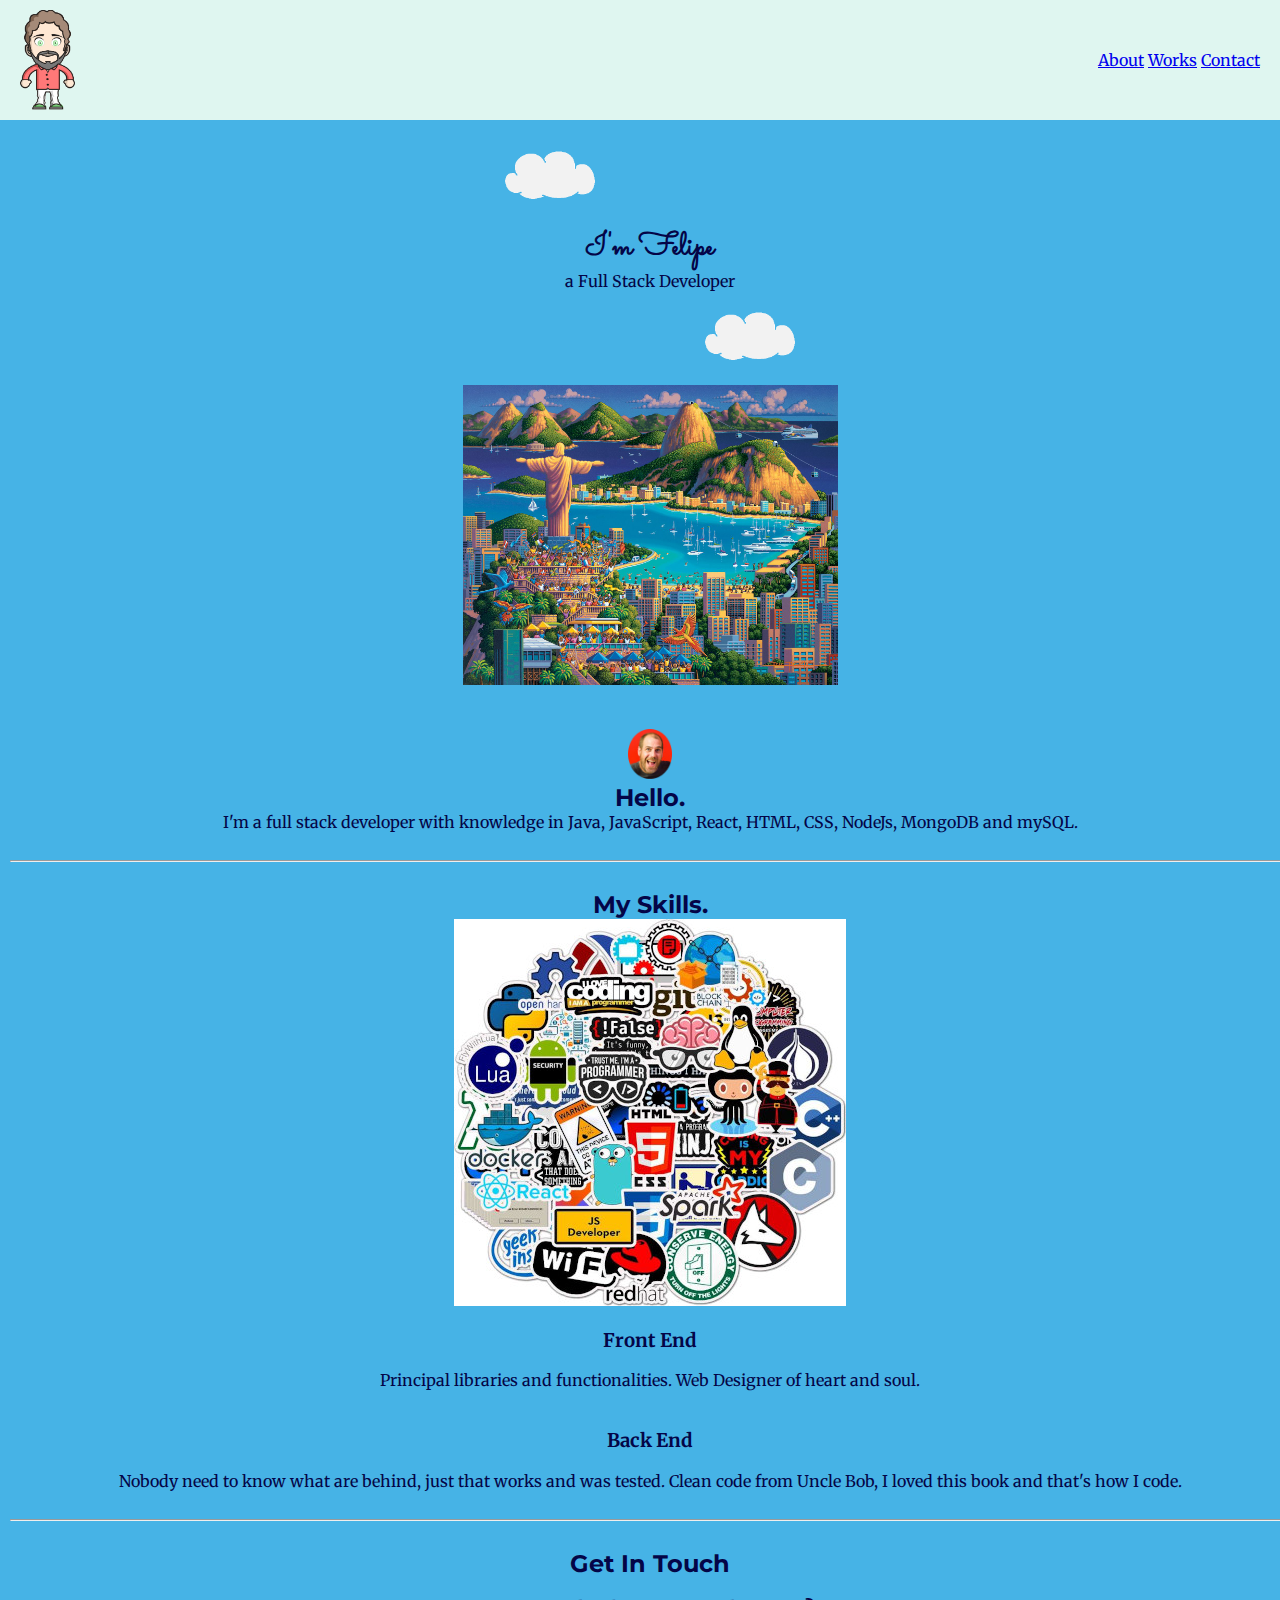
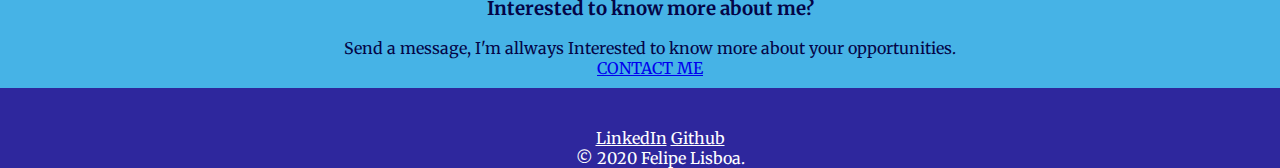
==== index.html @ 4cdc1b88 "first commit" ====
<!DOCTYPE html>
<html>
<head>
    <meta charset='utf-8'>
    <meta http-equiv='X-UA-Compatible' content='IE=edge'>
    <title>my Html Profile</title>
    <meta name='viewport' content='width=device-width, initial-scale=1'>
    <link rel='stylesheet' type='text/css' media='screen' href='./css/style.css'>
    <link href="https://fonts.googleapis.com/css?family=Anton|Merriweather|Montserrat|Sacramento&display=swap" rel="stylesheet">
    <link rel="icon" href="./image/favicon.ico">
    <script src='main.js'></script>
</head>
<body>
    <nav class="nav">
        <div class="image">
            <img src="./image/avatar.png" alt="" height="100px">
        </div>
        <div class="menu">
                    <span><a href="#">About</a></span>
                    <span><a href="./components/works.html">Works</a></span>
                    <span><a href="./components/contact.html">Contact</a></span>
                
        </div class="menu">
    </nav>
    
        <div class="main">
            <div class="cloud1">
                <img src="./image/cloud.png" alt="" height="50px">
            </div>
            <div>
                <h1>I'm Felipe</h1>
                <p>a Full Stack Developer</p>
            </div>
            <div class="cloud2">
                <img src="./image/cloud.png" alt="" height="50px">
            </div>
            <div>
                <img src="./image/rj2.jpg" alt="dowdlefolkart.com" height="300px">
            </div>
            <br>
            <br>
        <div class="middle-container">
            <div class="profile">
              <img src="./image/profile.png" alt="" height="50px">
              <h2>Hello.</h2>
              <p>I'm a full stack developer with knowledge in Java, JavaScript, React, HTML, CSS, NodeJs, MongoDB and mySQL.</p>
            </div>
            <br>
            <hr>
            <br>
            <div class="skills">
              <h2>My Skills.</h2>
              <div class="skill-row">
                <img class="" src="./image/stickers.jpg" alt="">
                <h3>Front End</h3>
                <p>Principal libraries and functionalities. Web Designer of heart and soul.</p>
              </div>
              <div class="skill-row">
                <img class="" src="" alt="">
                <h3>Back End</h3>
                <p>Nobody need to know what are behind, just that works and was tested. Clean code from Uncle Bob, I loved this book and that's how I code.</p>
              </div>
            </div>
            <br>
            <hr>
            <br>
            <div class="contact-me">
              <h2>Get In Touch</h2>
              <h3>Interested to know more about me?</h3>
              <p>Send a message, I'm allways Interested to know more about your opportunities.</p>
              <a class="btn" href="mailto:felipealisboa@outlook.com">CONTACT ME</a>
            </div>
          </div>
        </div>
          <div class="bottom-container footer">
          <br>
          <br>
            <a target="_blank" class="footer-link" href="https://www.linkedin.com/in/felipealisboa">LinkedIn</a>
            <a target="_blank" class="footer-link" href="https://github.com/felipeLx">Github</a target="_blank">
            <p>© 2020 Felipe Lisboa.</p>
          </div>
    
</body>
</html>
---- css/style.css ----
body, p, ul {
    margin: 0;
    font-family: 'Merriweather', serif;
    width: 100%;
}

h1 {
    margin: 0;
    font-family: 'Sacramento', cursive;
}

h2,h5 {
    margin: 0;
    font-family: 'Montserrat', sans-serif;
}

a :hover {
    cursor: col-resize;
    background-color: tomato;
    color: turquoise;
}


.nav {
    background-color: #DFF6F0;
    color: #2E279D;
    height: 100px;
    width: 100%;
    padding: 10px;
}

.main {
    background-color: #46B3E6;
    color: rgb(4, 5, 71);
    height: auto;
    margin: 0;
    width: 100%;
    padding: 10px;
    text-align: center;
}

.footer {
    background-color: #2E279D;
    color: white;
    height: auto;
    width: 100%;
    padding-left: 20px;
    text-align: center;
}

.footer-link {
    color: white;
}

.footer-link :hover :active {
    color: red;
    background-color:#46B3E6;
}

.cloud1 {
    position: relative;
    right: 100px;
    margin: 20px;
}

.cloud2 {
    position: relative;
    left: 100px;
    margin: 20px;
}

.image {
    left: 10px;
    position: relative;
    display: inline-block;
}

.menu {
    right: 20px;
    top: 50px;
    position: absolute;
    display: inline-block;
    text-align: center;
}
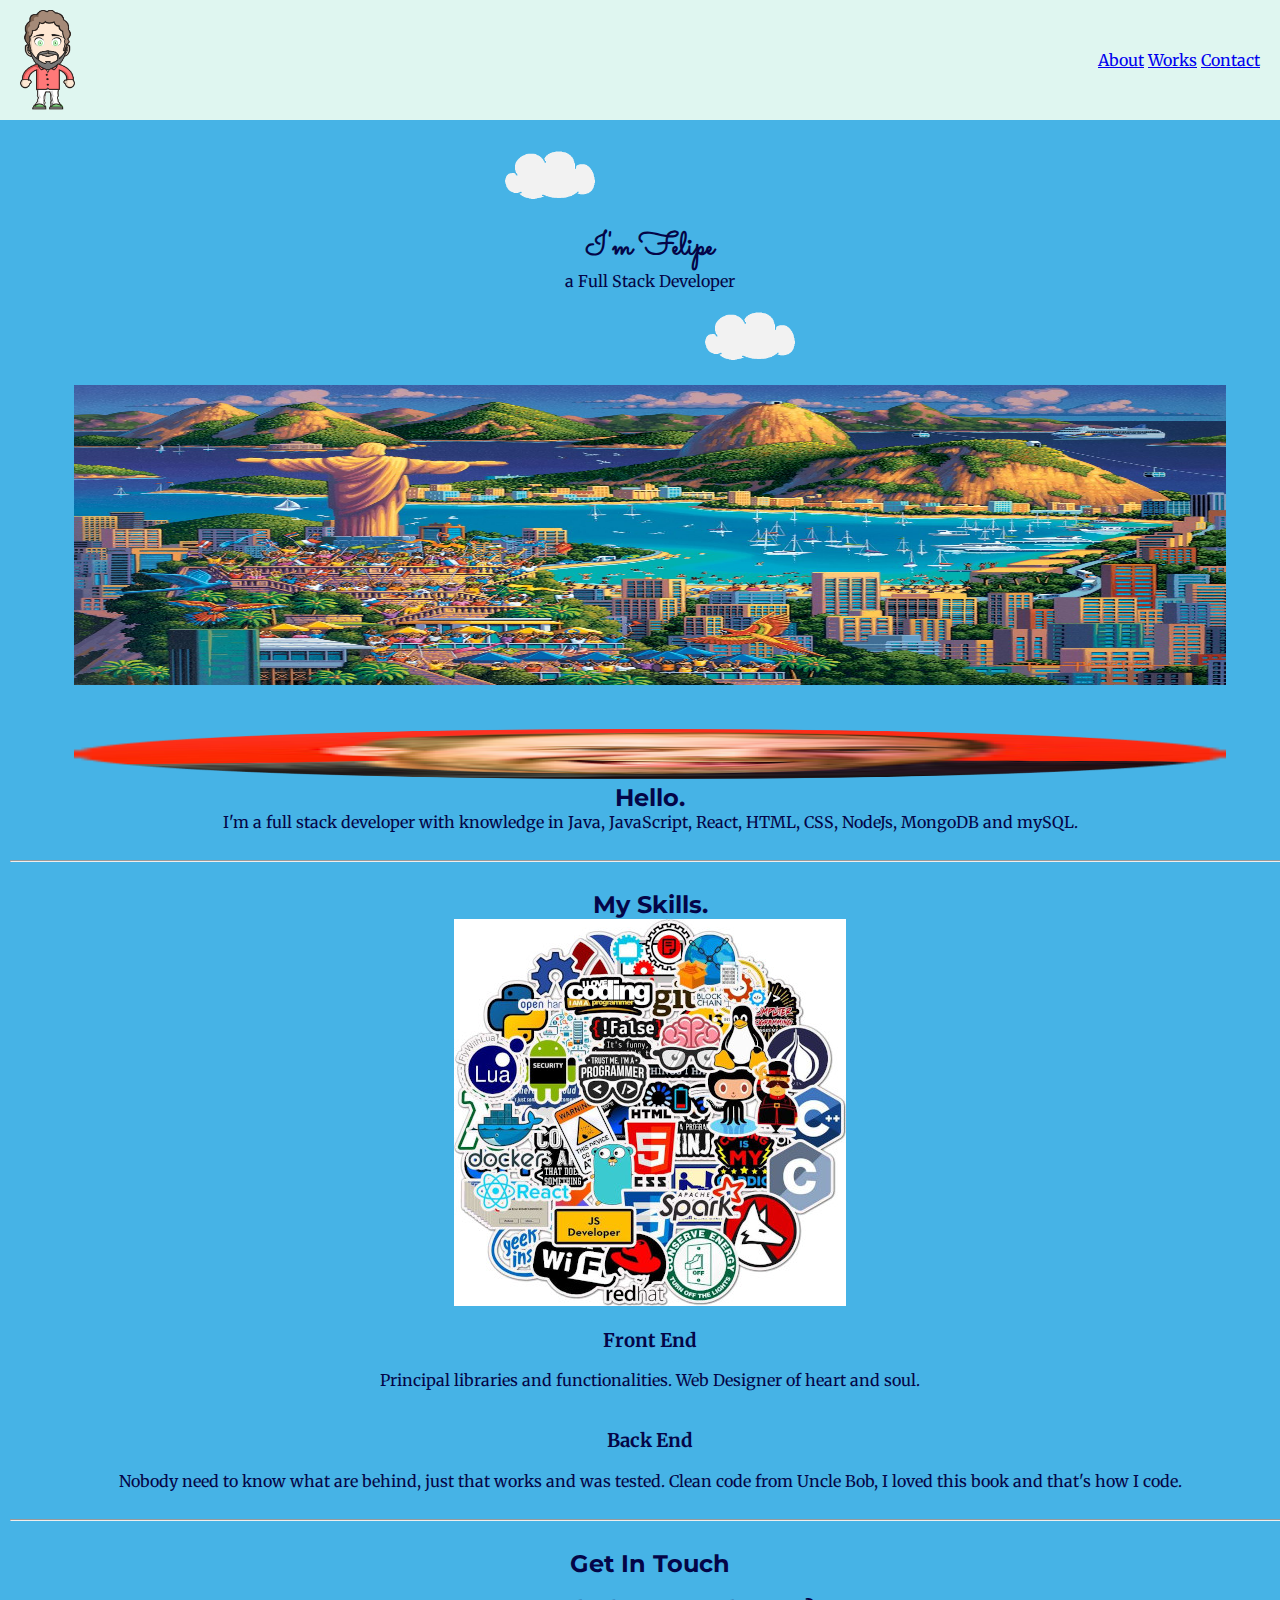
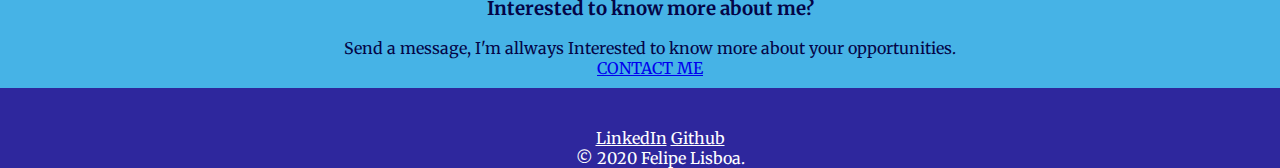
==== commit 19a789c1: "resizing img" ====
--- a/index.html
+++ b/index.html
@@ -35,13 +35,13 @@
                 <img src="./image/cloud.png" alt="" height="50px">
             </div>
             <div>
-                <img src="./image/rj2.jpg" alt="dowdlefolkart.com" height="300px">
+                <img src="./image/rj2.jpg" alt="dowdlefolkart.com" width="90%" height="300px">
             </div>
             <br>
             <br>
         <div class="middle-container">
             <div class="profile">
-              <img src="./image/profile.png" alt="" height="50px">
+              <img src="./image/profile.png" alt="" width="90%" height="50px">
               <h2>Hello.</h2>
               <p>I'm a full stack developer with knowledge in Java, JavaScript, React, HTML, CSS, NodeJs, MongoDB and mySQL.</p>
             </div>
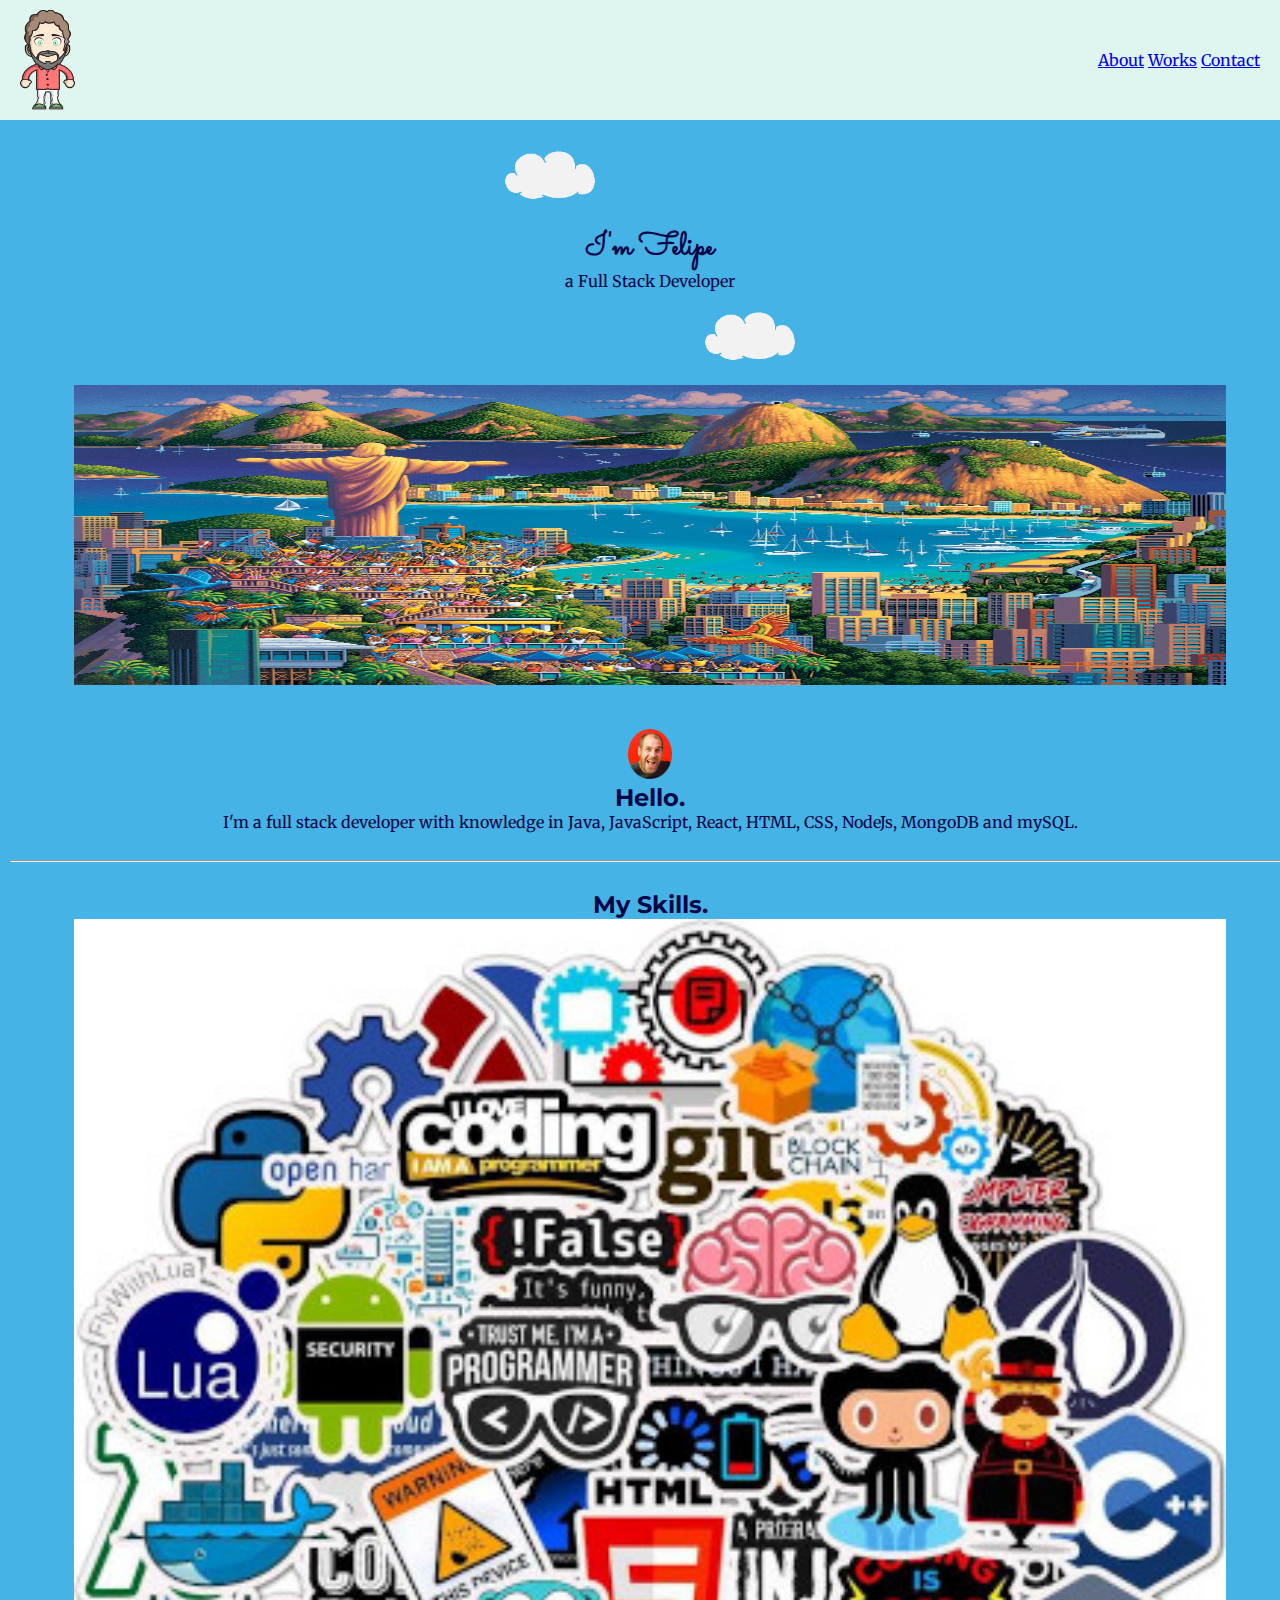
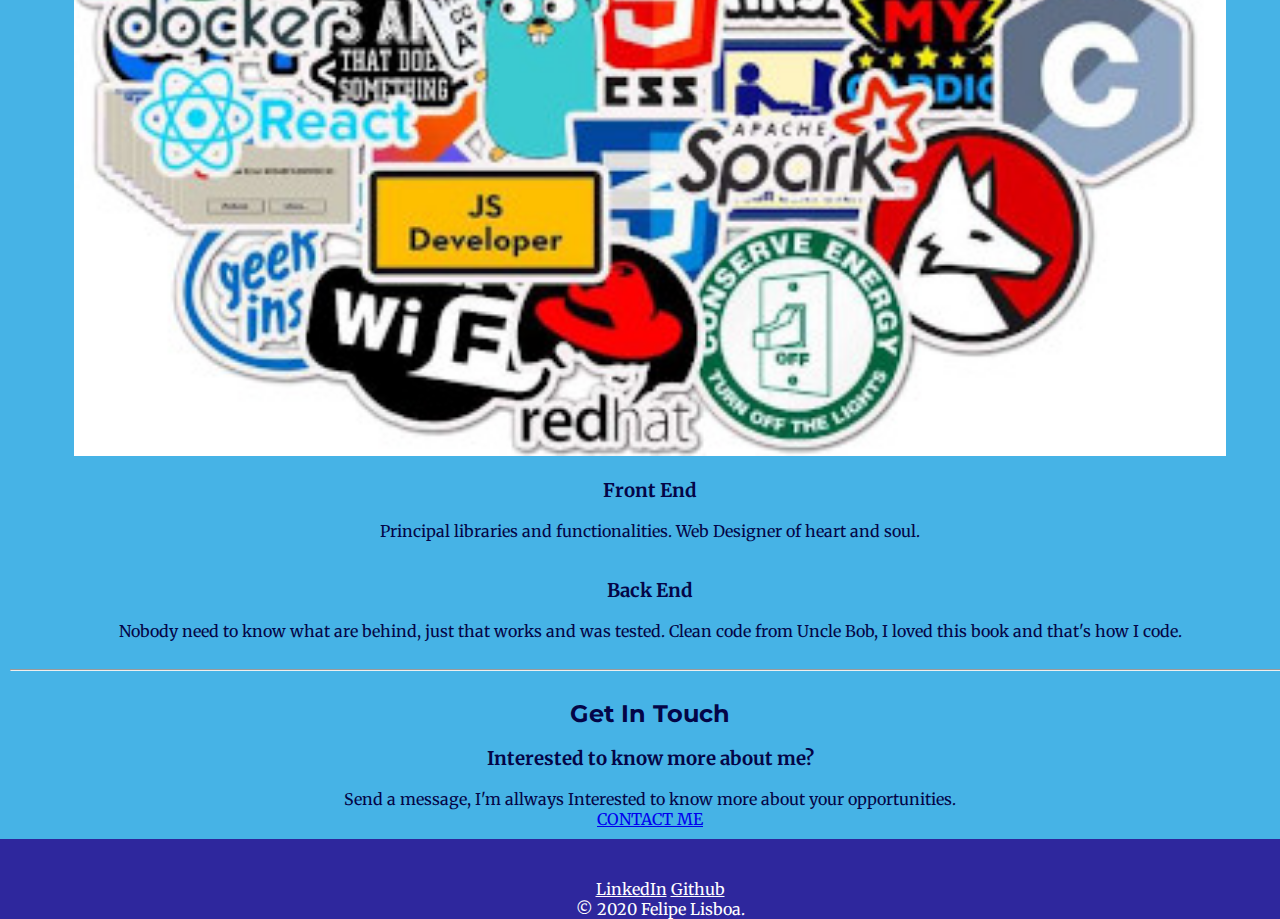
==== commit 003b0932: "fixed the img" ====
--- a/index.html
+++ b/index.html
@@ -41,7 +41,7 @@
             <br>
         <div class="middle-container">
             <div class="profile">
-              <img src="./image/profile.png" alt="" width="90%" height="50px">
+              <img src="./image/profile.png" alt="" height="50px">
               <h2>Hello.</h2>
               <p>I'm a full stack developer with knowledge in Java, JavaScript, React, HTML, CSS, NodeJs, MongoDB and mySQL.</p>
             </div>
@@ -51,7 +51,7 @@
             <div class="skills">
               <h2>My Skills.</h2>
               <div class="skill-row">
-                <img class="" src="./image/stickers.jpg" alt="">
+                <img class="" src="./image/stickers.jpg" alt="" width="90%" >
                 <h3>Front End</h3>
                 <p>Principal libraries and functionalities. Web Designer of heart and soul.</p>
               </div>
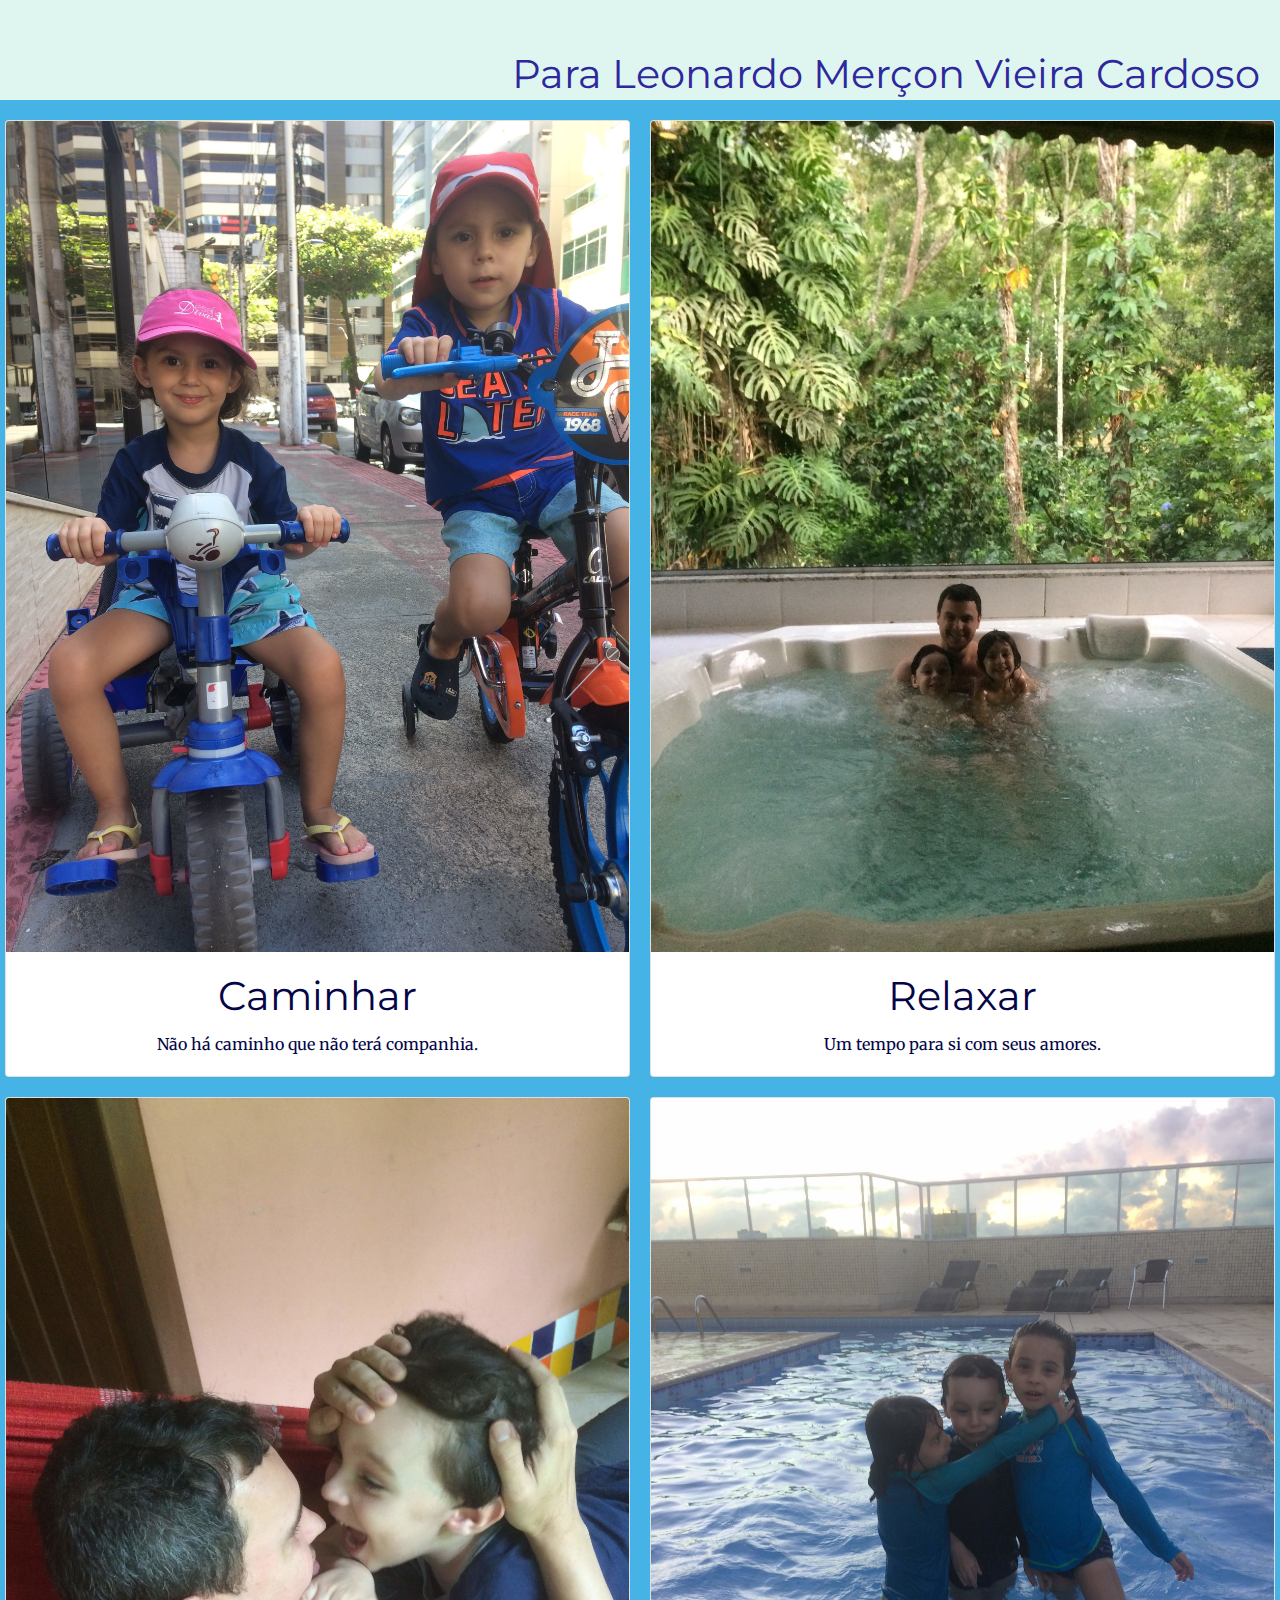
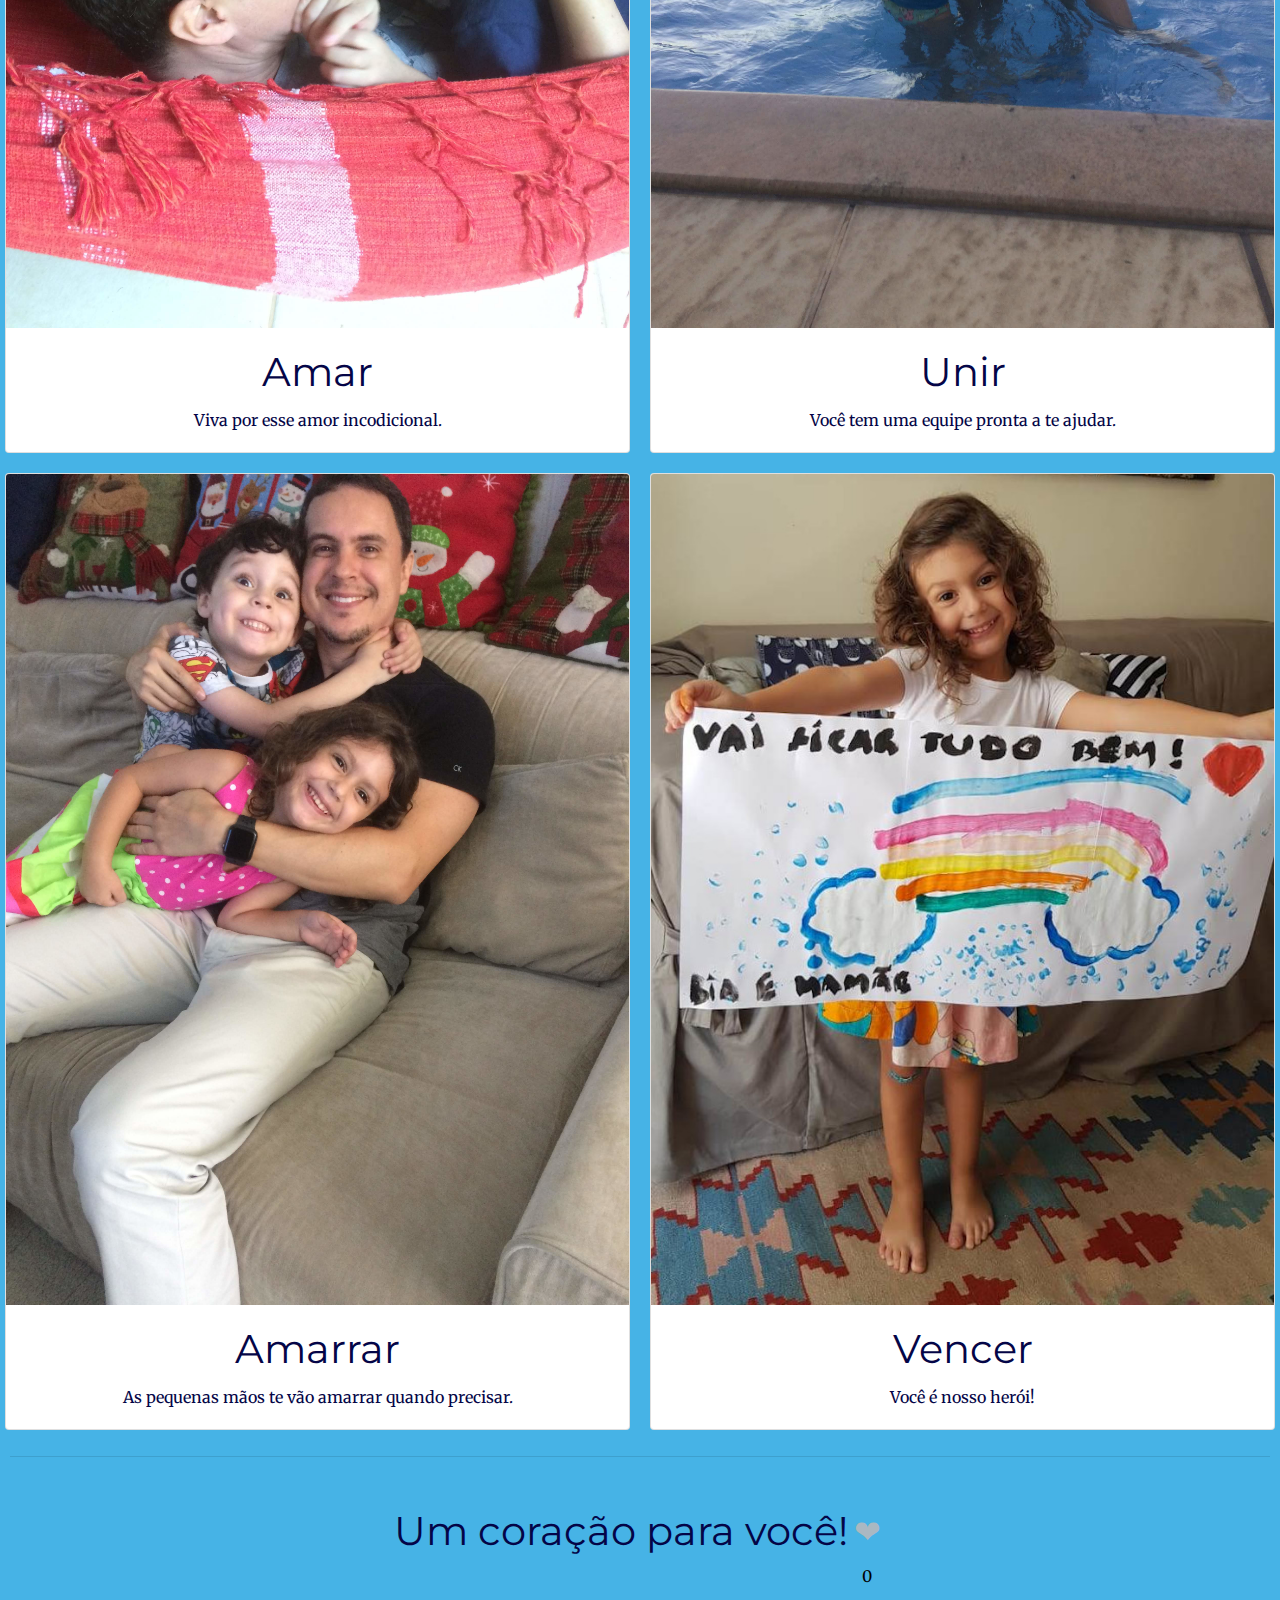
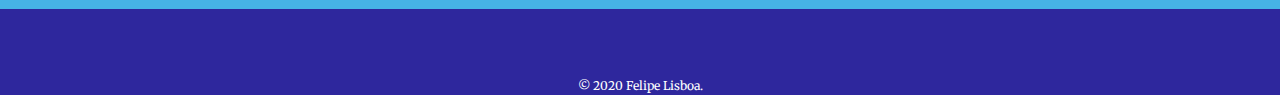
==== commit d57c02ea: "first commit" ====
--- a/index.html
+++ b/index.html
@@ -5,6 +5,7 @@
     <meta http-equiv='X-UA-Compatible' content='IE=edge'>
     <title>my Html Profile</title>
     <meta name='viewport' content='width=device-width, initial-scale=1'>
+    <link rel="stylesheet" href="https://maxcdn.bootstrapcdn.com/bootstrap/4.0.0/css/bootstrap.min.css" integrity="sha384-Gn5384xqQ1aoWXA+058RXPxPg6fy4IWvTNh0E263XmFcJlSAwiGgFAW/dAiS6JXm" crossorigin="anonymous">
     <link rel='stylesheet' type='text/css' media='screen' href='./css/style.css'>
     <link href="https://fonts.googleapis.com/css?family=Anton|Merriweather|Montserrat|Sacramento&display=swap" rel="stylesheet">
     <link rel="icon" href="./image/favicon.ico">
@@ -12,73 +13,92 @@
 </head>
 <body>
     <nav class="nav">
-        <div class="image">
-            <img src="./image/avatar.png" alt="" height="100px">
+        <div class="menu">
+             <h5>Para Leonardo Merçon Vieira Cardoso</h5>   
         </div>
-        <div class="menu">
-                    <span><a href="#">About</a></span>
-                    <span><a href="./components/works.html">Works</a></span>
-                    <span><a href="./components/contact.html">Contact</a></span>
-                
-        </div class="menu">
     </nav>
     
         <div class="main">
-            <div class="cloud1">
-                <img src="./image/cloud.png" alt="" height="50px">
-            </div>
-            <div>
-                <h1>I'm Felipe</h1>
-                <p>a Full Stack Developer</p>
-            </div>
-            <div class="cloud2">
-                <img src="./image/cloud.png" alt="" height="50px">
-            </div>
-            <div>
-                <img src="./image/rj2.jpg" alt="dowdlefolkart.com" width="90%" height="300px">
-            </div>
-            <br>
-            <br>
-        <div class="middle-container">
-            <div class="profile">
-              <img src="./image/profile.png" alt="" height="50px">
-              <h2>Hello.</h2>
-              <p>I'm a full stack developer with knowledge in Java, JavaScript, React, HTML, CSS, NodeJs, MongoDB and mySQL.</p>
-            </div>
-            <br>
-            <hr>
-            <br>
-            <div class="skills">
-              <h2>My Skills.</h2>
-              <div class="skill-row">
-                <img class="" src="./image/stickers.jpg" alt="" width="90%" >
-                <h3>Front End</h3>
-                <p>Principal libraries and functionalities. Web Designer of heart and soul.</p>
+            <div class="row">
+              <div class="col-sm-6" style="padding: 10px;">
+                <div class="card">
+                  <img class="card-img-top" src="./image/caminhando.JPG" alt="Card image cap">
+                  <div class="card-body">
+                    <h5 class="card-title">Caminhar</h5>
+                    <p class="card-text">Não há caminho que não terá companhia.</p>                
+                  </div>
+                </div>
               </div>
-              <div class="skill-row">
-                <img class="" src="" alt="">
-                <h3>Back End</h3>
-                <p>Nobody need to know what are behind, just that works and was tested. Clean code from Uncle Bob, I loved this book and that's how I code.</p>
+              <div class="col-sm-6" style="padding: 10px;">
+                <div class="card">
+                  <img class="card-img-top" src="./image/banheira.JPG" alt="Card image cap">
+                  <div class="card-body">
+                    <h5 class="card-title">Relaxar</h5>
+                    <p class="card-text">Um tempo para si com seus amores.</p>                
+                  </div>
+                </div>
+              </div>
+              <br />
+              <br />
+              <div class="col-sm-6" style="padding: 10px;">
+                <div class="card">
+                  <img class="card-img-top" src="./image/paifilho.JPG" alt="Card image cap">
+                  <div class="card-body">
+                    <h5 class="card-title">Amar</h5>
+                    <p class="card-text">Viva por esse amor incodicional.</p>                
+                  </div>
+                </div>
+              </div>
+              <div class="col-sm-6" style="padding: 10px;">
+                <div class="card">
+                  <img class="card-img-top" src="./image/triojuntos.JPG" alt="Card image cap">
+                  <div class="card-body">
+                    <h5 class="card-title">Unir</h5>
+                    <p class="card-text">Você tem uma equipe pronta a te ajudar.</p>                
+                  </div>
+                </div>
+              </div>
+              <br />
+              <br />
+              <div class="col-sm-6" style="padding: 10px;">
+                <div class="card">
+                  <img class="card-img-top" src="./image/trio.JPG" alt="Card image cap">
+                  <div class="card-body">
+                    <h5 class="card-title">Amarrar</h5>
+                    <p class="card-text">As pequenas mãos te vão amarrar quando precisar.</p>                
+                  </div>
+                </div>
+              </div>
+              <div class="col-sm-6" style="padding: 10px;">
+                <div class="card">
+                  <img class="card-img-top" src="./image/vencer.jpg" alt="Card image cap">
+                  <div class="card-body">
+                    <h5 class="card-title">Vencer</h5>
+                    <p class="card-text">Você é nosso herói!</p>                
+                  </div>
+                </div>
               </div>
             </div>
-            <br>
             <hr>
             <br>
             <div class="contact-me">
-              <h2>Get In Touch</h2>
-              <h3>Interested to know more about me?</h3>
-              <p>Send a message, I'm allways Interested to know more about your opportunities.</p>
-              <a class="btn" href="mailto:felipealisboa@outlook.com">CONTACT ME</a>
+              <h2>Um coração para você!</h2>
+              <button id="clickme" style="border: none;">
+              <input id="toggle-heart" type="checkbox" />
+                <label for="toggle-heart">❤</label>
+                <br />
+                0</button>
+                
             </div>
           </div>
         </div>
           <div class="bottom-container footer">
           <br>
           <br>
-            <a target="_blank" class="footer-link" href="https://www.linkedin.com/in/felipealisboa">LinkedIn</a>
-            <a target="_blank" class="footer-link" href="https://github.com/felipeLx">Github</a target="_blank">
             <p>© 2020 Felipe Lisboa.</p>
           </div>
-    
+          <script src="https://code.jquery.com/jquery-3.2.1.slim.min.js" integrity="sha384-KJ3o2DKtIkvYIK3UENzmM7KCkRr/rE9/Qpg6aAZGJwFDMVNA/GpGFF93hXpG5KkN" crossorigin="anonymous"></script>
+          <script src="https://cdnjs.cloudflare.com/ajax/libs/popper.js/1.12.9/umd/popper.min.js" integrity="sha384-ApNbgh9B+Y1QKtv3Rn7W3mgPxhU9K/ScQsAP7hUibX39j7fakFPskvXusvfa0b4Q" crossorigin="anonymous"></script>
+          <script src="https://maxcdn.bootstrapcdn.com/bootstrap/4.0.0/js/bootstrap.min.js" integrity="sha384-JZR6Spejh4U02d8jOt6vLEHfe/JQGiRRSQQxSfFWpi1MquVdAyjUar5+76PVCmYl" crossorigin="anonymous"></script>  
 </body>
 </html>--- a/css/style.css
+++ b/css/style.css
@@ -5,13 +5,17 @@
 }
 
 h1 {
+    font-size: 5.62rem;
     margin: 0;
     font-family: 'Sacramento', cursive;
+    line-height: 2;
 }
 
 h2,h5 {
+    font-size: 2.5rem;
     margin: 0;
     font-family: 'Montserrat', sans-serif;
+    font-weight: normal;
 }
 
 a :hover {
@@ -43,19 +47,19 @@
     background-color: #2E279D;
     color: white;
     height: auto;
-    width: 100%;
-    padding-left: 20px;
     text-align: center;
 }
 
 .footer-link {
     color: white;
-}
-
-.footer-link :hover :active {
-    color: red;
-    background-color:#46B3E6;
-}
+    padding-right: 20px;
+}
+
+.footer p {
+    font-size: 0.75rem;
+    margin-top: 20px;
+}
+
 
 .cloud1 {
     position: relative;
@@ -73,6 +77,7 @@
     left: 10px;
     position: relative;
     display: inline-block;
+    margin: auto;
 }
 
 .menu {
@@ -81,4 +86,120 @@
     position: absolute;
     display: inline-block;
     text-align: center;
+}
+
+.skills {
+    height: 300px;
+    align-content: space-between;
+}
+
+.skill-row img {
+    width: 20%;
+    float: left;
+    border-radius: 100%;
+    margin-right: 30px;
+    height: auto;
+}
+
+.skill-row p, h3 {
+    text-align: left;
+    margin: 0 10px;
+    padding-left: 10px;
+}
+
+.btn {
+	-moz-box-shadow:inset 0px 1px 0px 0px #d197fe;
+	-webkit-box-shadow:inset 0px 1px 0px 0px #d197fe;
+	box-shadow:inset 0px 1px 0px 0px #d197fe;
+	background:-webkit-gradient( linear, left top, left bottom, color-stop(0.05, #a53df6), color-stop(1, #7c16cb) );
+	background:-moz-linear-gradient( center top, #a53df6 5%, #7c16cb 100% );
+	filter:progid:DXImageTransform.Microsoft.gradient(startColorstr='#a53df6', endColorstr='#7c16cb');
+	background-color:#a53df6;
+	-webkit-border-top-left-radius:14px;
+	-moz-border-radius-topleft:14px;
+	border-top-left-radius:14px;
+	-webkit-border-top-right-radius:14px;
+	-moz-border-radius-topright:14px;
+	border-top-right-radius:14px;
+	-webkit-border-bottom-right-radius:14px;
+	-moz-border-radius-bottomright:14px;
+	border-bottom-right-radius:14px;
+	-webkit-border-bottom-left-radius:14px;
+	-moz-border-radius-bottomleft:14px;
+	border-bottom-left-radius:14px;
+	text-indent:0;
+	border:1px solid #7614c7;
+	display:inline-block;
+	color:#ffffff;
+	font-family:Verdana;
+	font-size:15px;
+	font-weight:bold;
+	font-style:normal;
+	height:50px;
+	line-height:50px;
+	width:146px;
+	text-decoration:none;
+	text-align:center;
+	text-shadow:1px 1px 0px #7d15cd;
+}
+.btn:hover {
+	background:-webkit-gradient( linear, left top, left bottom, color-stop(0.05, #7c16cb), color-stop(1, #a53df6) );
+	background:-moz-linear-gradient( center top, #7c16cb 5%, #a53df6 100% );
+	filter:progid:DXImageTransform.Microsoft.gradient(startColorstr='#7c16cb', endColorstr='#a53df6');
+	background-color:#7c16cb;
+}.btn:active {
+	position:relative;
+	top:1px;
+}
+
+a:hover{
+    background-color:#7c16cb;
+}
+
+.contact-me {
+    display: flex;
+    justify-content: center;
+    margin: 0;
+    padding: 10px;
+}
+
+.contact-me button {
+    background-color: #46B3E6;
+}
+
+[id='toggle-heart'] {
+    position: absolute;
+    left: -100vw;
+}
+
+[for='toggle-heart'] {
+    color: #aab8c2;
+    font-size: 2em;
+    cursor: pointer;
+    align-self: center;
+    
+    position: relative;
+}
+
+[id='toggle-heart']:checked + label {
+    color: #e2264d;
+    text-shadow: 
+    0 0 3px #fff, 
+    0 1px 1px #fff, 0 -1px 1px #fff, 
+    1px 0 1px #fff, -1px 0 1px #fff;
+}
+
+[id='toggle-heart']:before, :after {
+    position: absolute;
+    z-index: -1;
+    top: 50%; left: 50%;
+    border-radius: 50%;
+    content: '';
+}
+
+@keyframes heart {0%, 17.5% { font-size: 0;}}
+
+[id='toggle-heart']:checked + label {
+    will-change: font-size;
+    animation: heart 1s cubic-bezier(.17, .89, .32, 1.49);
 }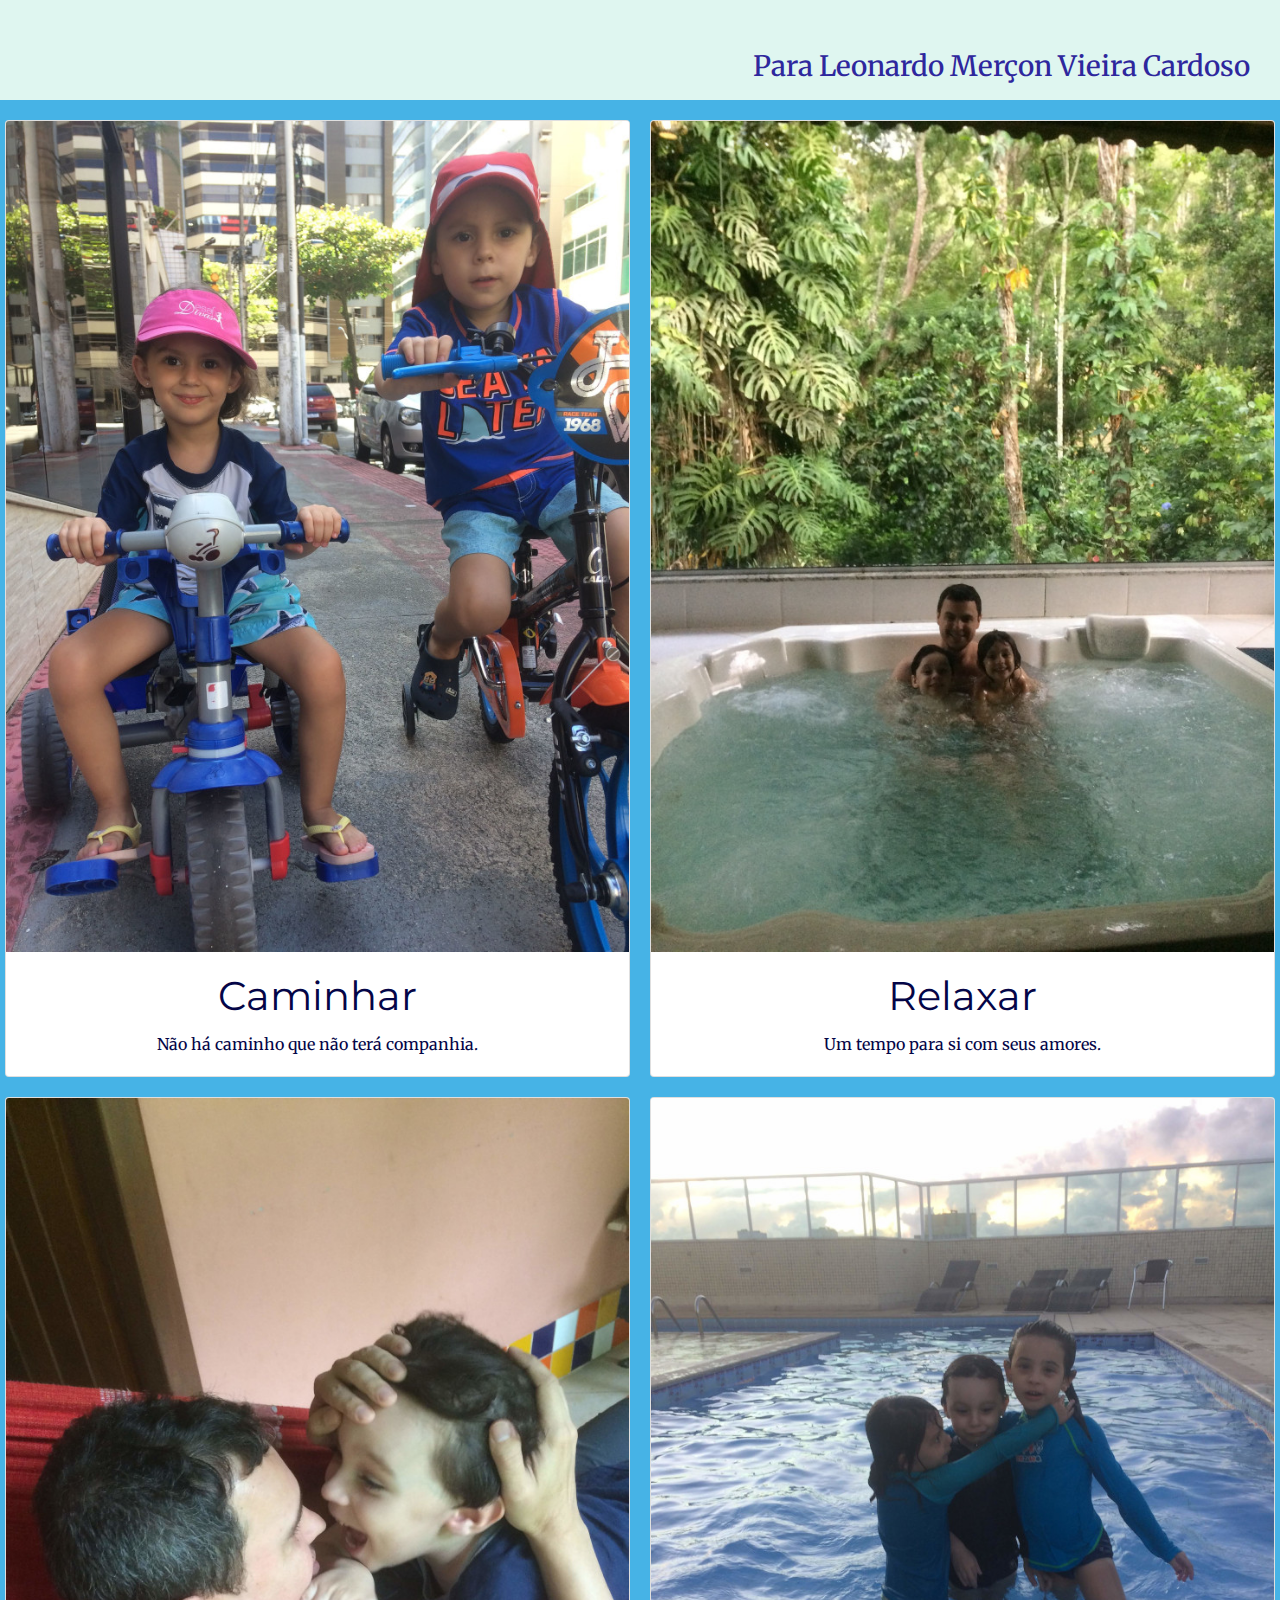
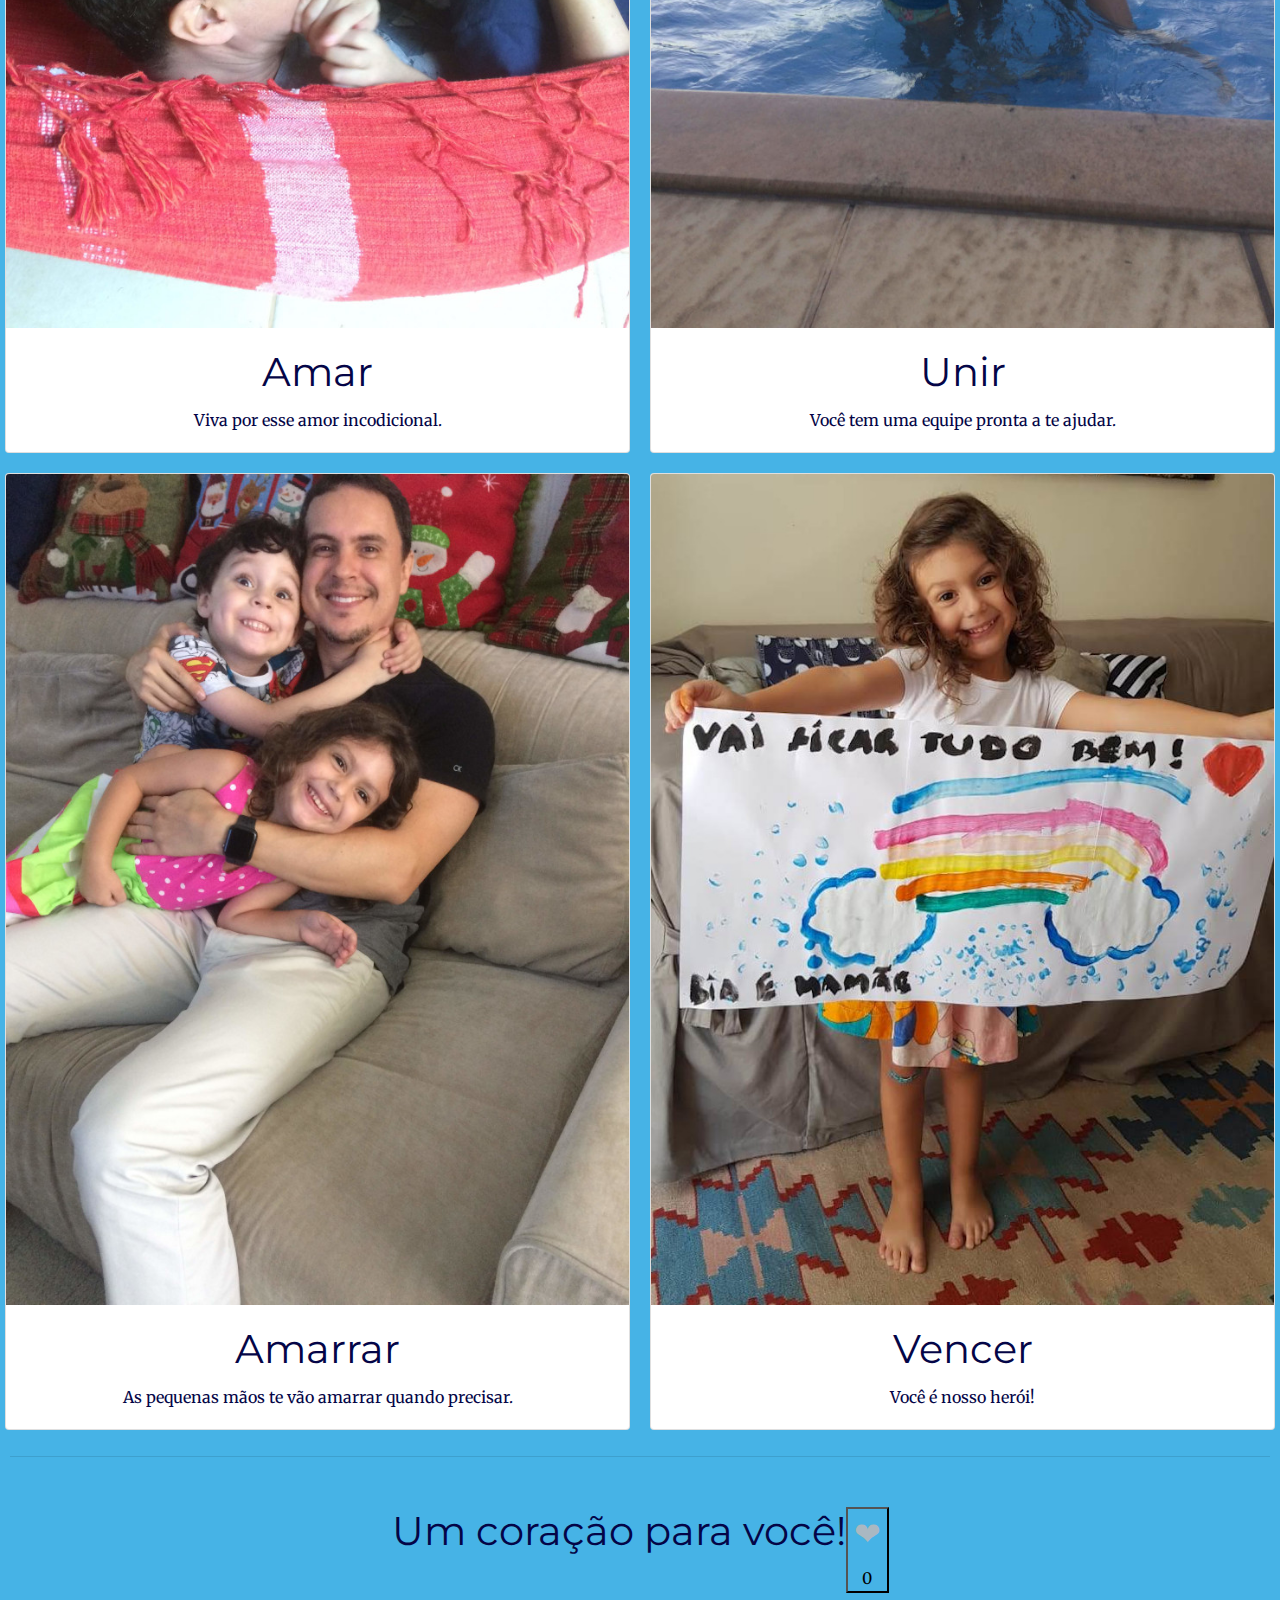
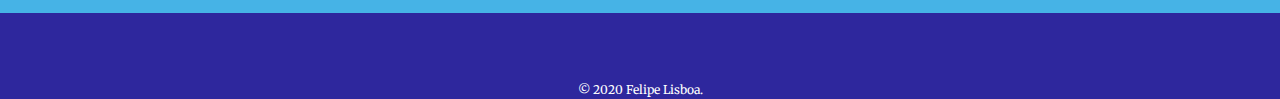
==== commit f00c0c33: "pics size; heart count" ====
--- a/index.html
+++ b/index.html
@@ -9,12 +9,12 @@
     <link rel='stylesheet' type='text/css' media='screen' href='./css/style.css'>
     <link href="https://fonts.googleapis.com/css?family=Anton|Merriweather|Montserrat|Sacramento&display=swap" rel="stylesheet">
     <link rel="icon" href="./image/favicon.ico">
-    <script src='main.js'></script>
+    <script type="text/javascript" src='./index.js'></script>
 </head>
 <body>
     <nav class="nav">
         <div class="menu">
-             <h5>Para Leonardo Merçon Vieira Cardoso</h5>   
+             <h3>Para Leonardo Merçon Vieira Cardoso</h3>   
         </div>
     </nav>
     
@@ -83,12 +83,15 @@
             <br>
             <div class="contact-me">
               <h2>Um coração para você!</h2>
-              <button id="clickme" style="border: none;">
+              <div>
+                <button type="button" onclick="onClick()">
               <input id="toggle-heart" type="checkbox" />
                 <label for="toggle-heart">❤</label>
                 <br />
-                0</button>
-                
+                <p id="clickme">0</p>
+              </button>
+              </div>
+              <!-- <button id="clickme">Click me: 0</button> -->
             </div>
           </div>
         </div>
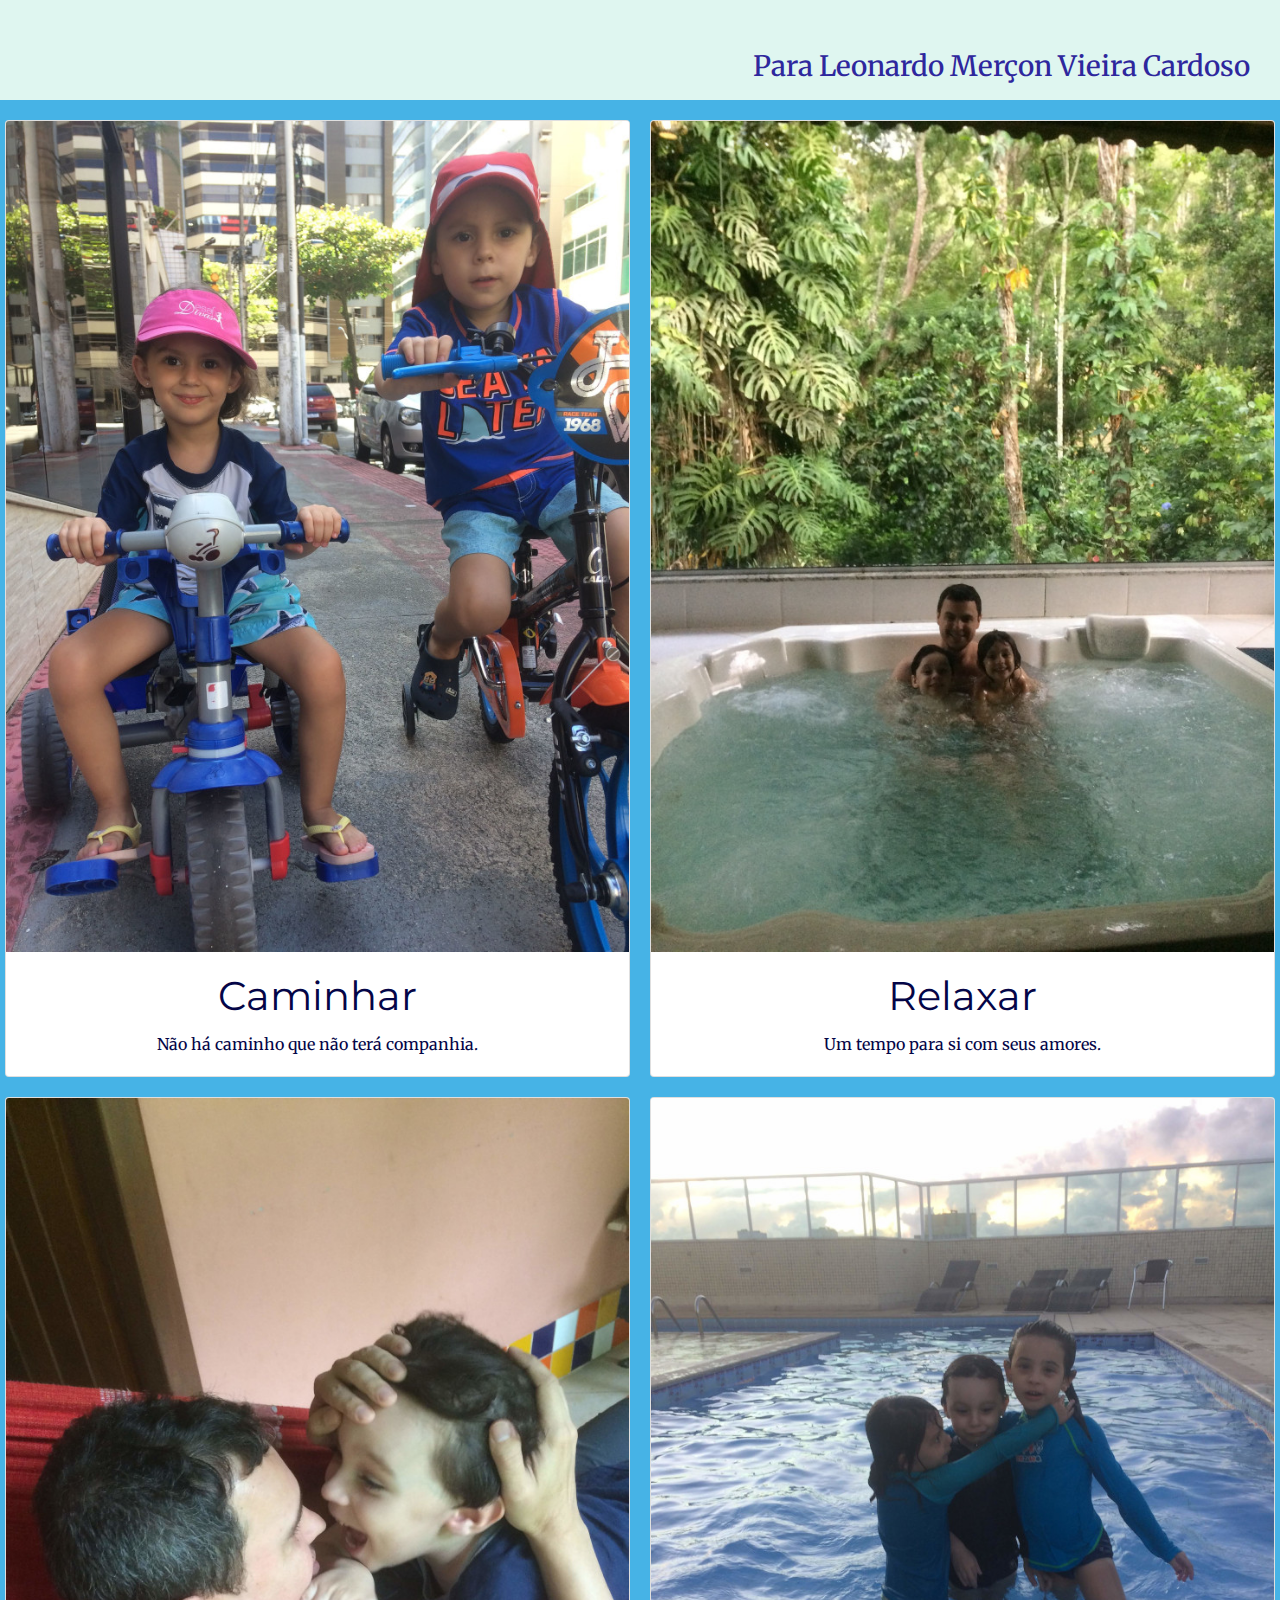
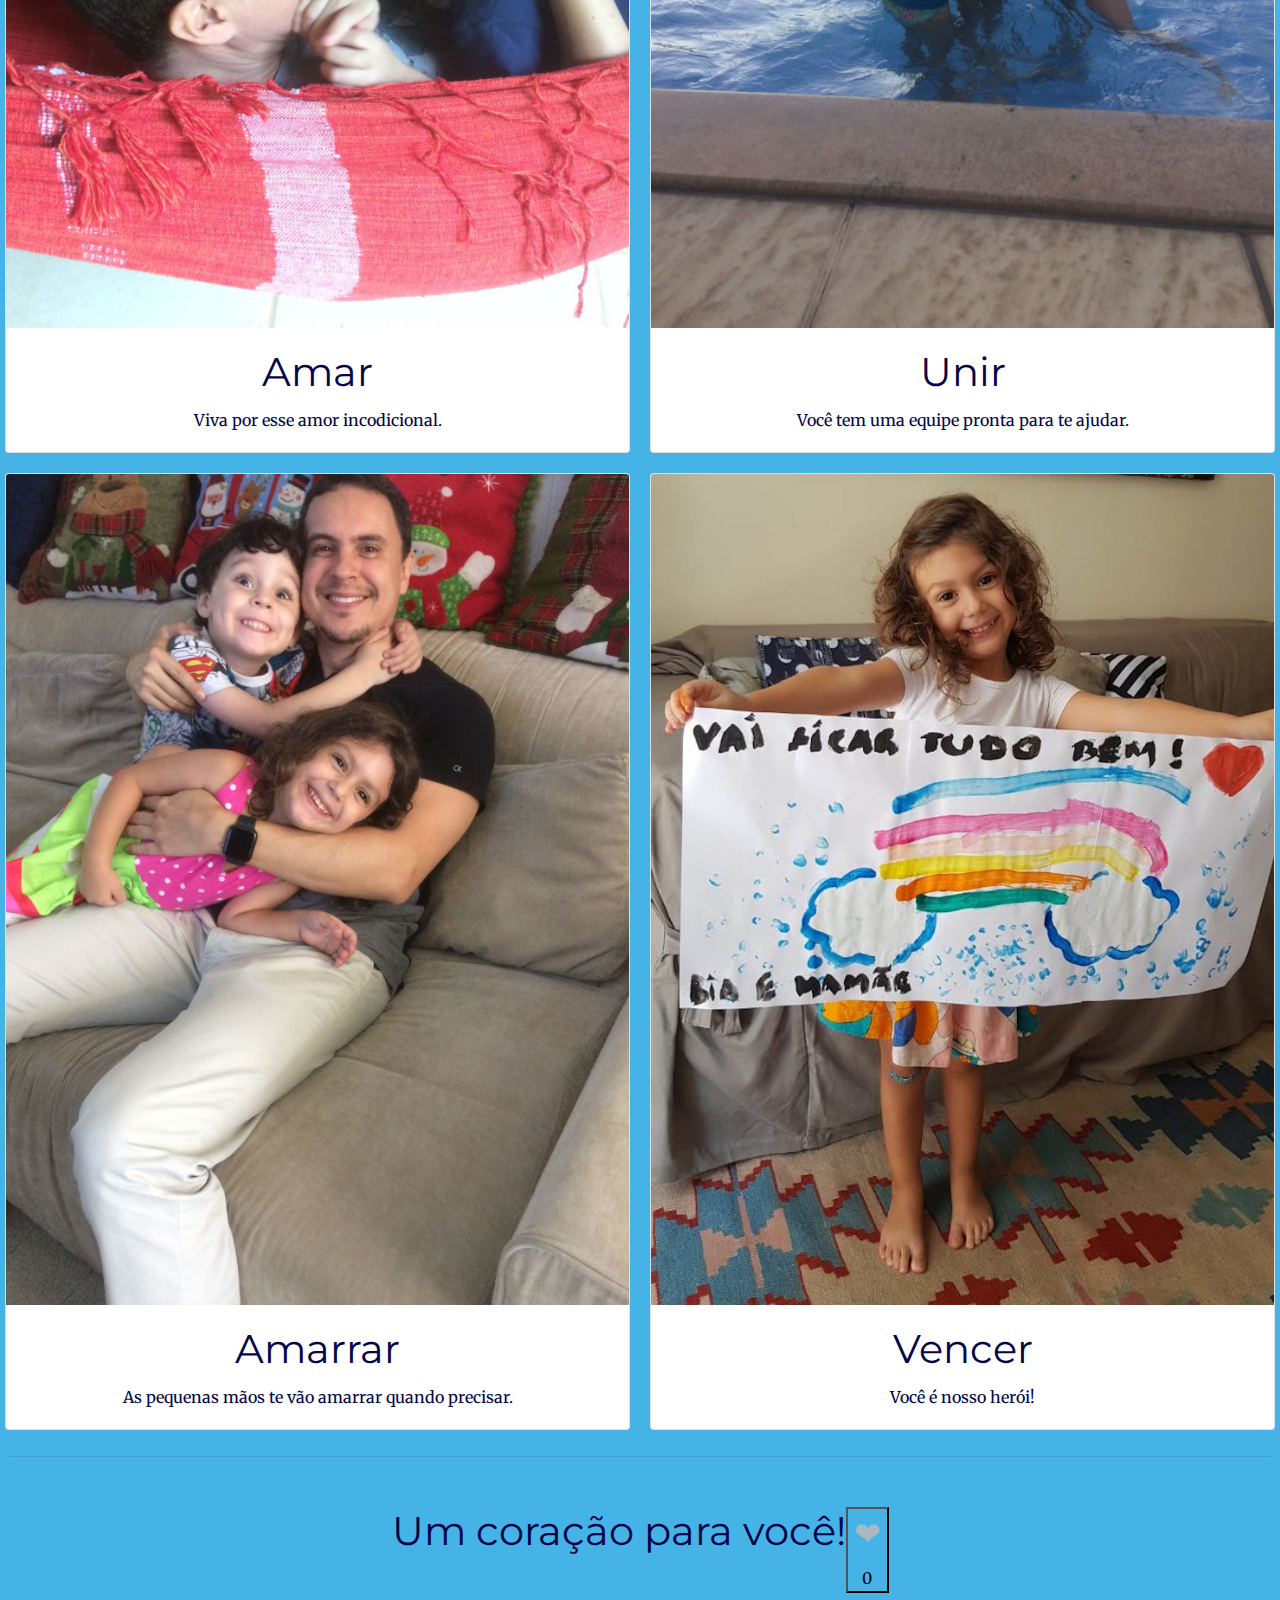
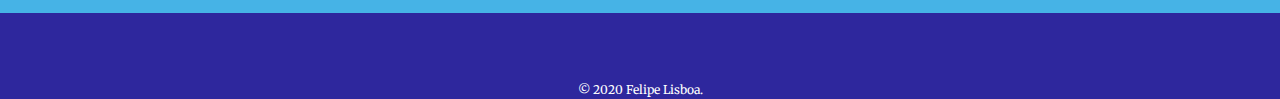
==== commit cd2cc013: "refactor wrong words" ====
--- a/index.html
+++ b/index.html
@@ -45,7 +45,9 @@
                   <img class="card-img-top" src="./image/paifilho.JPG" alt="Card image cap">
                   <div class="card-body">
                     <h5 class="card-title">Amar</h5>
-                    <p class="card-text">Viva por esse amor incodicional.</p>                
+                    <p class="card-text">Viva por esse amor incodicional.
+                      
+                    </p>                
                   </div>
                 </div>
               </div>
@@ -54,7 +56,7 @@
                   <img class="card-img-top" src="./image/triojuntos.JPG" alt="Card image cap">
                   <div class="card-body">
                     <h5 class="card-title">Unir</h5>
-                    <p class="card-text">Você tem uma equipe pronta a te ajudar.</p>                
+                    <p class="card-text">Você tem uma equipe pronta para te ajudar.</p>                
                   </div>
                 </div>
               </div>
